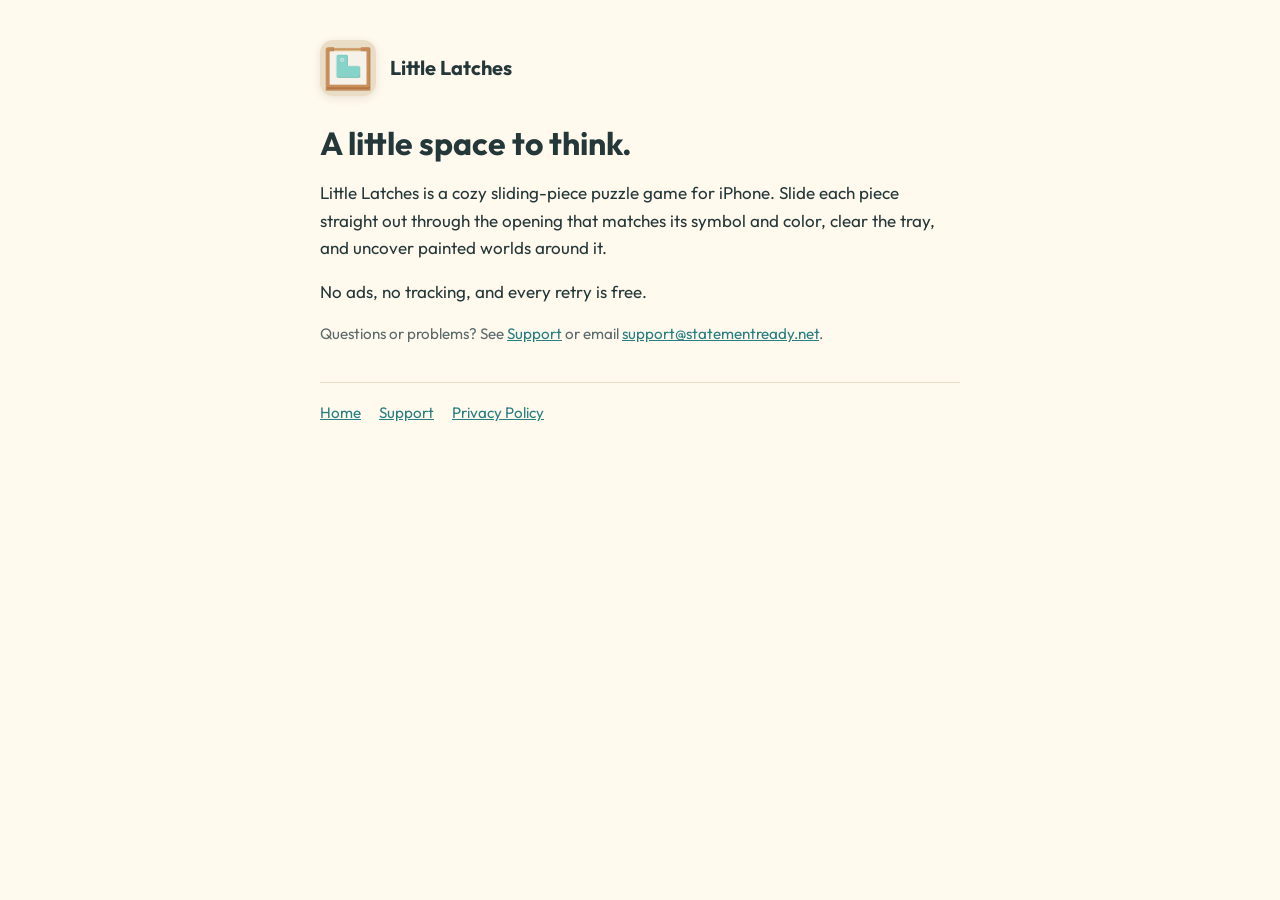
==== index.html @ 7263cac2 "Little Latches: home, support and privacy pages" ====
<!doctype html>
<html lang="en">
<head>
<meta charset="utf-8">
<meta name="viewport" content="width=device-width, initial-scale=1">
<title>Little Latches</title>
<link rel="stylesheet" href="./style.css">
<link rel="icon" href="./icon.png">
</head>
<body>
<main>
<header><img src="./icon.png" alt=""><a href="./">Little Latches</a></header>
<h1>A little space to think.</h1>
<p>Little Latches is a cozy sliding-piece puzzle game for iPhone. Slide each piece straight out through the opening that matches its symbol and color, clear the tray, and uncover painted worlds around it.</p>
<p>No ads, no tracking, and every retry is free.</p>
<p class="muted">Questions or problems? See <a href="support/">Support</a> or email <a href="mailto:support@statementready.net">support@statementready.net</a>.</p>
<nav><a href="./">Home</a><a href="./support/">Support</a><a href="./privacy/">Privacy Policy</a></nav>
</main>
</body>
</html>
---- style.css ----
@font-face { font-family: Outfit; src: url("fonts/outfit.ttf") format("truetype"); font-weight: 100 900; font-display: swap; }
:root { --paper: #fff9ee; --ink: #24383a; --muted: #5b6b6c; --accent: #287f80; --line: #e6dccb; }
* { box-sizing: border-box; }
body { margin: 0; background: var(--paper); color: var(--ink); font: 17px/1.6 Outfit, system-ui, -apple-system, sans-serif; }
main { max-width: 680px; margin: 0 auto; padding: 40px 20px 64px; }
header { display: flex; align-items: center; gap: 14px; margin-bottom: 28px; }
header img { width: 56px; height: 56px; border-radius: 13px; box-shadow: 0 2px 8px #59403722; }
header a { color: inherit; text-decoration: none; font-weight: 700; font-size: 1.25rem; }
h1 { font-size: 2rem; line-height: 1.2; margin: 0 0 6px; }
h2 { font-size: 1.15rem; margin: 30px 0 6px; }
p, li { color: var(--ink); }
.muted { color: var(--muted); font-size: 0.95rem; }
a { color: var(--accent); }
nav { display: flex; gap: 18px; margin-top: 36px; padding-top: 18px; border-top: 1px solid var(--line); font-size: 0.95rem; }
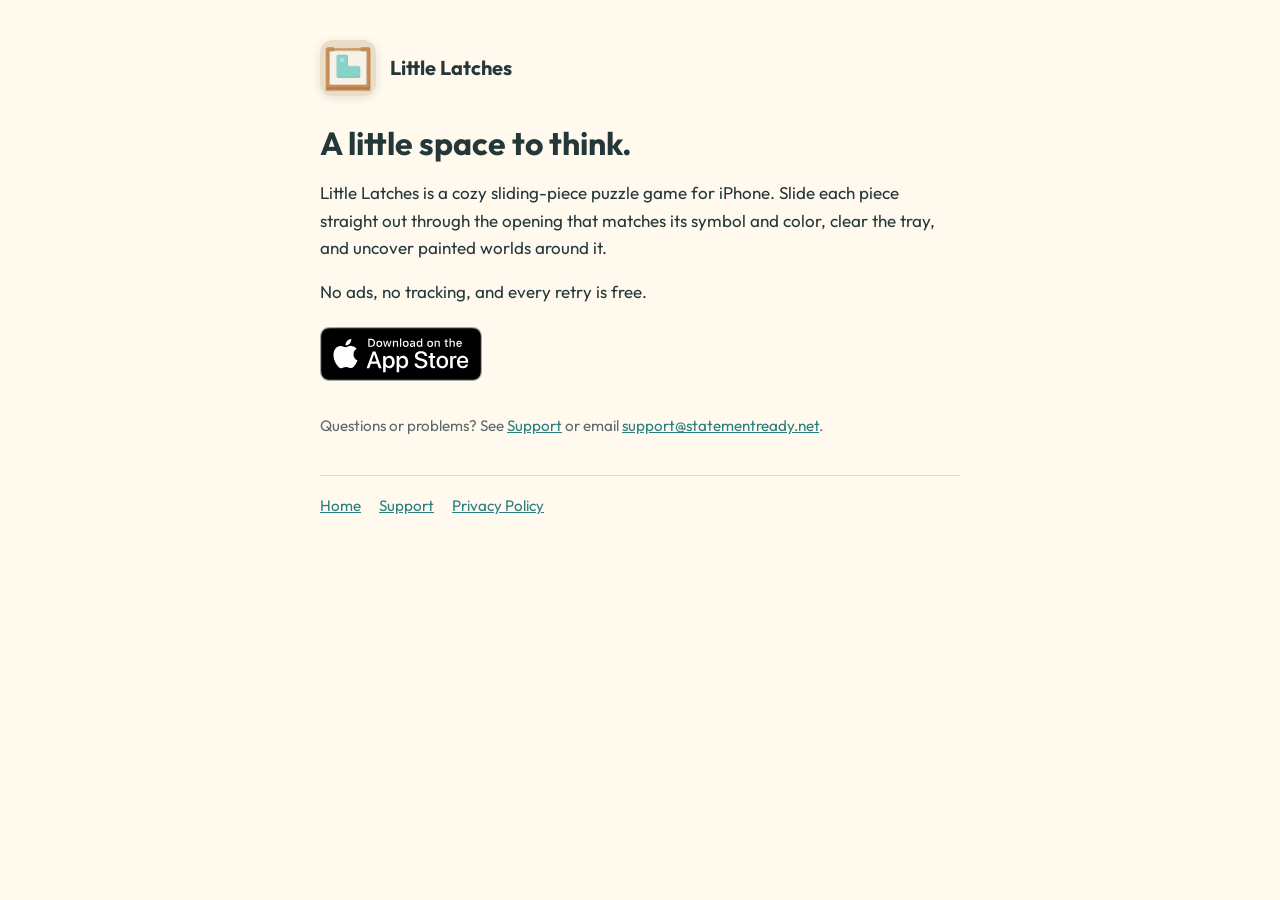
==== commit 4246a2c1: "Add Download on the App Store badge to the home page Co-Authored-By: Claude Opus 5.5 <noreply@anthro" ====
--- a/index.html
+++ b/index.html
@@ -13,6 +13,7 @@
 <h1>A little space to think.</h1>
 <p>Little Latches is a cozy sliding-piece puzzle game for iPhone. Slide each piece straight out through the opening that matches its symbol and color, clear the tray, and uncover painted worlds around it.</p>
 <p>No ads, no tracking, and every retry is free.</p>
+<p class="store"><a href="https://apps.apple.com/us/app/little-latches/id6824050755"><img src="./app-store-badge.svg" alt="Download on the App Store" width="162" height="54"></a></p>
 <p class="muted">Questions or problems? See <a href="support/">Support</a> or email <a href="mailto:support@statementready.net">support@statementready.net</a>.</p>
 <nav><a href="./">Home</a><a href="./support/">Support</a><a href="./privacy/">Privacy Policy</a></nav>
 </main>
--- a/style.css
+++ b/style.css
@@ -9,6 +9,9 @@
 h1 { font-size: 2rem; line-height: 1.2; margin: 0 0 6px; }
 h2 { font-size: 1.15rem; margin: 30px 0 6px; }
 p, li { color: var(--ink); }
+.store { margin: 22px 0 26px; }
+.store a { display: inline-block; line-height: 0; }
+.store img { height: 54px; width: auto; }
 .muted { color: var(--muted); font-size: 0.95rem; }
 a { color: var(--accent); }
 nav { display: flex; gap: 18px; margin-top: 36px; padding-top: 18px; border-top: 1px solid var(--line); font-size: 0.95rem; }
